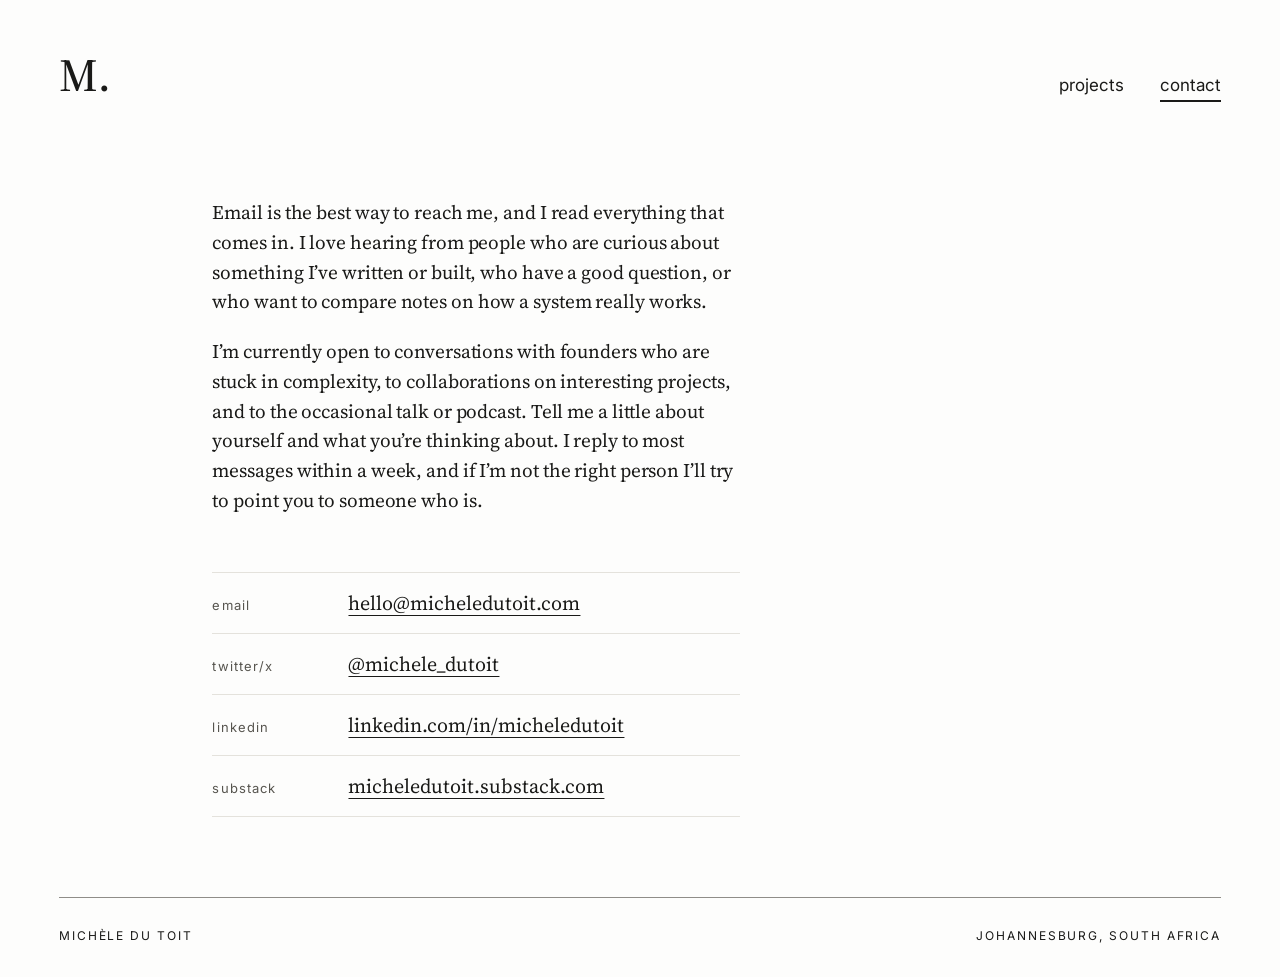
==== contact/index.html @ bd220017 "first commit" ====
<!DOCTYPE html>
<html lang="en">
<head>
<meta charset="UTF-8">
<meta name="viewport" content="width=device-width, initial-scale=1.0">
<title>Contact — Michèle du Toit</title>
<meta name="description" content="How to get in touch with Michèle du Toit.">
<link rel="stylesheet" href="/style.css">
</head>
<body>

<header>
  <a href="/" class="logo" aria-label="Michèle du Toit, home">M.</a>
  <nav>
    <a href="/projects/">projects</a>
    <a href="/contact/" aria-current="page">contact</a>
  </nav>
</header>

<main class="top">
  <div class="contact">

    <p class="statement para-statement">Email is the best way to reach me, and I read everything that comes in. 
      I love hearing from people who are curious about something I’ve written or built, who have a good question, 
      or who want to compare notes on how a system really works.</p>
      <p class="statement para-statement">I’m currently open to conversations with founders 
      who are stuck in complexity, to collaborations on interesting projects, and to the occasional talk or podcast. 
      Tell me a little about yourself and what you’re thinking about. 
      I reply to most messages within a week, and if I’m not the right person I’ll try to point you to someone who is.</p>

    <ul class="contact-list">
      <li><span class="label">email</span><a href="mailto:hello@micheledutoit.com">hello@micheledutoit.com</a></li>
      <li><span class="label">twitter/x</span><a href="https://x.com/michele_dutoit" target="_blank" rel="noopener noreferrer">@michele_dutoit</a></li>
      <li><span class="label">linkedin</span><a href="https://www.linkedin.com/in/micheledutoit" target="_blank" rel="noopener noreferrer">linkedin.com/in/micheledutoit</a></li>
      <li><span class="label">substack</span><a href="https://micheledutoit.substack.com" target="_blank" rel="noopener noreferrer">micheledutoit.substack.com</a></li>
    </ul>
  </div>
</main>

<footer>
  <span>Michèle du Toit</span>
  <span>Johannesburg, South Africa</span>
</footer>

</body>
</html>
---- style.css ----
@import url('https://fonts.googleapis.com/css2?family=Inter:wght@400;500&family=Source+Serif+4:wght@400;500;600&display=swap');

:root{
  --bg:#FDFDFC;
  --ink:#1A1A18;
  --soft:#57554F;
  --line:#8F8D88;
  --rule:#E4E2DC;
  --serif:'Source Serif 4', Georgia, serif;
  --sans:'Inter', Helvetica, Arial, sans-serif;
  --gutter:clamp(24px, 4.6vw, 60px);
  --indent:clamp(0px, 12vw, 180px);
}
*{box-sizing:border-box;}
html{-webkit-text-size-adjust:100%;}
body{
  margin:0;
  min-height:100vh;
  display:flex;
  flex-direction:column;
  background:var(--bg);
  color:var(--ink);
  font-family:var(--serif);
  -webkit-font-smoothing:antialiased;
}
a{color:inherit;text-decoration:none;}
a:focus-visible{outline:2px solid var(--ink);outline-offset:4px;}

/* header */
header{
  display:flex;
  justify-content:space-between;
  align-items:baseline;
  padding:52px var(--gutter) 0;
}
.logo{font-size:46px;font-weight:500;line-height:1;}
nav{display:flex;gap:36px;font-family:var(--sans);font-size:17px;}
nav a{padding-bottom:5px;border-bottom:2px solid transparent;}
nav a[aria-current="page"],
nav a:hover{border-bottom-color:var(--ink);}

/* main */
main{
  flex:1;
  display:flex;
  align-items:center;
  padding:80px var(--gutter);
}
main.top{align-items:flex-start;padding-top:96px;}

/* about page */
.statement{
  margin:0 0 0 var(--indent);
  max-width:24em;
  font-size:clamp(19px, 1.9vw, 24px);
  line-height:1.55;
  letter-spacing:-0.005em;
}

/* projects page */
.projects-layout{
  display:grid;
  grid-template-columns:minmax(0,26em) minmax(0,1fr);
  column-gap:56px;
  width:100%;
  max-width:64em;
  margin-left:var(--indent);
}
.projects{list-style:none;margin:0;padding:0;}
.project{border-top:1px solid var(--rule);}
.project:last-child{border-bottom:1px solid var(--rule);}
.project-btn{
  display:grid;
  grid-template-columns:5em 1fr;
  column-gap:24px;
  width:100%;
  padding:26px 0;
  background:none;
  border:0;
  font:inherit;
  color:inherit;
  text-align:left;
  cursor:pointer;
}
.project-btn:focus-visible{outline:2px solid var(--ink);outline-offset:-2px;}
.project-btn .year{
  font-family:var(--sans);
  font-size:13px;
  letter-spacing:0.08em;
  color:var(--soft);
  padding-top:7px;
}
.project-btn .title{
  display:block;
  margin:0 0 6px;
  font-size:23px;
  font-weight:500;
  line-height:1.3;
  text-decoration:underline;
  text-decoration-color:transparent;
  text-decoration-thickness:1px;
  text-underline-offset:5px;
}
.project-btn:hover .title,
.project.is-selected .title{text-decoration-color:var(--ink);}
.project-btn .summary{
  display:block;
  font-size:17px;
  line-height:1.55;
  color:var(--soft);
}

/* details: shown inline without JS; in the side pane (wide) or inline accordion (narrow) with JS */
.detail{padding:0 0 28px 29em;}
.detail-body p{margin:0 0 14px;font-size:17px;line-height:1.6;color:var(--soft);}
.detail-body dl{margin:18px 0 0;font-family:var(--sans);font-size:13px;line-height:1.7;}
.detail-body dt{float:left;clear:left;width:5.5em;color:var(--soft);}
.detail-body dd{margin:0 0 0 5.5em;}
.pane{display:none;}

html.js .detail{display:none;}
html.js .pane{
  display:block;
  position:sticky;
  top:40px;
  align-self:start;
  padding:6px 0 0 48px;
  border-left:1px solid var(--rule);
  min-height:12em;
}
.pane .pane-year{
  margin:0 0 10px;
  font-family:var(--sans);
  font-size:13px;
  letter-spacing:0.08em;
  color:var(--soft);
}
.pane h2{margin:0 0 20px;font-size:28px;font-weight:500;line-height:1.25;}
.pane .detail-body p{font-size:18px;}
.pane .detail-body dl{margin-top:24px;}

@media (max-width:959px){
  .projects-layout{grid-template-columns:minmax(0,1fr);max-width:36em;}
  html.js .pane{display:none;}
  html.js .project.is-selected .detail{display:block;padding-left:0;}
  .detail{padding-left:0;}
}

/* contact page */
.contact{
  margin-left:var(--indent);
  width:100%;
  max-width:33em;
}
.contact .statement{margin:0 0 20px;max-width:none;}
.para-statement{font-size:clamp(17px, 1.5vw, 20px);}
.contact-list{list-style:none;margin:56px 0 0;padding:0;}
.contact-list li{
  display:grid;
  grid-template-columns:7em 1fr;
  column-gap:24px;
  align-items:baseline;
  padding:16px 0;
  border-top:1px solid var(--rule);
}
.contact-list li:last-child{border-bottom:1px solid var(--rule);}
.contact-list .label{
  font-family:var(--sans);
  font-size:13px;
  letter-spacing:0.08em;
  color:var(--soft);
}
.contact-list a{
  font-size:20px;
  text-decoration:underline;
  text-decoration-thickness:1px;
  text-underline-offset:5px;
}
.contact-list a:hover{text-decoration-thickness:2px;}

/* footer */
footer{
  margin:0 var(--gutter);
  padding:30px 0 34px;
  border-top:1px solid var(--line);
  display:flex;
  justify-content:space-between;
  gap:24px;
  flex-wrap:wrap;
  font-family:var(--sans);
  font-size:12px;
  letter-spacing:0.16em;
  text-transform:uppercase;
}

@media (max-width:560px){
  header{padding-top:32px;}
  .logo{font-size:36px;}
  nav{gap:22px;font-size:15px;}
  main.top{padding-top:56px;}
  .projects-layout{margin-left:0;}
  .project-btn{grid-template-columns:1fr;row-gap:6px;}
  .project-btn .year{padding-top:0;}
  .contact{margin-left:0;}
  .contact-list li{grid-template-columns:1fr;row-gap:4px;}
}
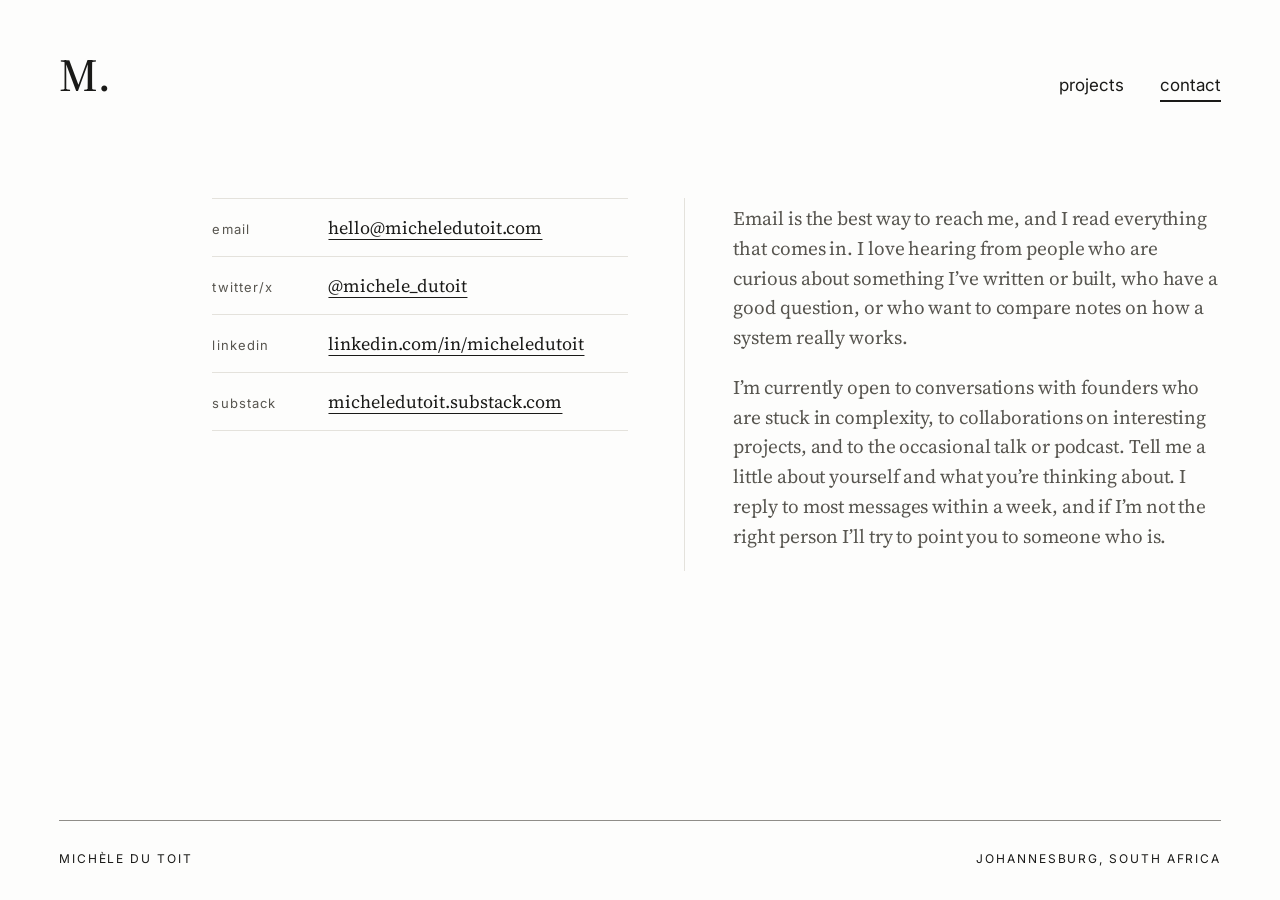
==== commit 1807f762: "split contact page into columns, minor style tweaks" ====
--- a/contact/index.html
+++ b/contact/index.html
@@ -18,15 +18,7 @@
 </header>
 
 <main class="top">
-  <div class="contact">
-
-    <p class="statement para-statement">Email is the best way to reach me, and I read everything that comes in. 
-      I love hearing from people who are curious about something I’ve written or built, who have a good question, 
-      or who want to compare notes on how a system really works.</p>
-      <p class="statement para-statement">I’m currently open to conversations with founders 
-      who are stuck in complexity, to collaborations on interesting projects, and to the occasional talk or podcast. 
-      Tell me a little about yourself and what you’re thinking about. 
-      I reply to most messages within a week, and if I’m not the right person I’ll try to point you to someone who is.</p>
+  <div class="contact-layout">
 
     <ul class="contact-list">
       <li><span class="label">email</span><a href="mailto:hello@micheledutoit.com">hello@micheledutoit.com</a></li>
@@ -34,6 +26,17 @@
       <li><span class="label">linkedin</span><a href="https://www.linkedin.com/in/micheledutoit" target="_blank" rel="noopener noreferrer">linkedin.com/in/micheledutoit</a></li>
       <li><span class="label">substack</span><a href="https://micheledutoit.substack.com" target="_blank" rel="noopener noreferrer">micheledutoit.substack.com</a></li>
     </ul>
+
+    <div class="contact-text">
+      <p>Email is the best way to reach me, and I read everything that comes in.
+        I love hearing from people who are curious about something I’ve written or built, who have a good question,
+        or who want to compare notes on how a system really works.</p>
+      <p>I’m currently open to conversations with founders
+        who are stuck in complexity, to collaborations on interesting projects, and to the occasional talk or podcast.
+        Tell me a little about yourself and what you’re thinking about.
+        I reply to most messages within a week, and if I’m not the right person I’ll try to point you to someone who is.</p>
+    </div>
+
   </div>
 </main>
 
--- a/style.css
+++ b/style.css
@@ -147,18 +147,19 @@
 }
 
 /* contact page */
-.contact{
+.contact-layout{
+  display:grid;
+  grid-template-columns:minmax(0,26em) minmax(0,1fr);
+  column-gap:56px;
+  width:100%;
+  max-width:64em;
   margin-left:var(--indent);
-  width:100%;
-  max-width:33em;
-}
-.contact .statement{margin:0 0 20px;max-width:none;}
-.para-statement{font-size:clamp(17px, 1.5vw, 20px);}
-.contact-list{list-style:none;margin:56px 0 0;padding:0;}
+}
+.contact-list{list-style:none;margin:0;padding:0;}
 .contact-list li{
   display:grid;
-  grid-template-columns:7em 1fr;
-  column-gap:24px;
+  grid-template-columns:6em 1fr;
+  column-gap:20px;
   align-items:baseline;
   padding:16px 0;
   border-top:1px solid var(--rule);
@@ -171,12 +172,31 @@
   color:var(--soft);
 }
 .contact-list a{
-  font-size:20px;
+  font-size:18px;
+  overflow-wrap:anywhere;
   text-decoration:underline;
   text-decoration-thickness:1px;
   text-underline-offset:5px;
 }
 .contact-list a:hover{text-decoration-thickness:2px;}
+
+.contact-text{
+  padding:6px 0 0 48px;
+  border-left:1px solid var(--rule);
+}
+.contact-text p{
+  margin:0 0 20px;
+  max-width:28em;
+  font-size:clamp(17px, 1.5vw, 20px);
+  line-height:1.55;
+  letter-spacing:-0.005em;
+  color:var(--soft);
+}
+
+@media (max-width:959px){
+  .contact-layout{grid-template-columns:minmax(0,1fr);max-width:36em;}
+  .contact-text{order:-1;padding:0;border-left:0;margin-bottom:40px;}
+}
 
 /* footer */
 footer{
@@ -201,6 +221,6 @@
   .projects-layout{margin-left:0;}
   .project-btn{grid-template-columns:1fr;row-gap:6px;}
   .project-btn .year{padding-top:0;}
-  .contact{margin-left:0;}
+  .contact-layout{margin-left:0;}
   .contact-list li{grid-template-columns:1fr;row-gap:4px;}
 }
